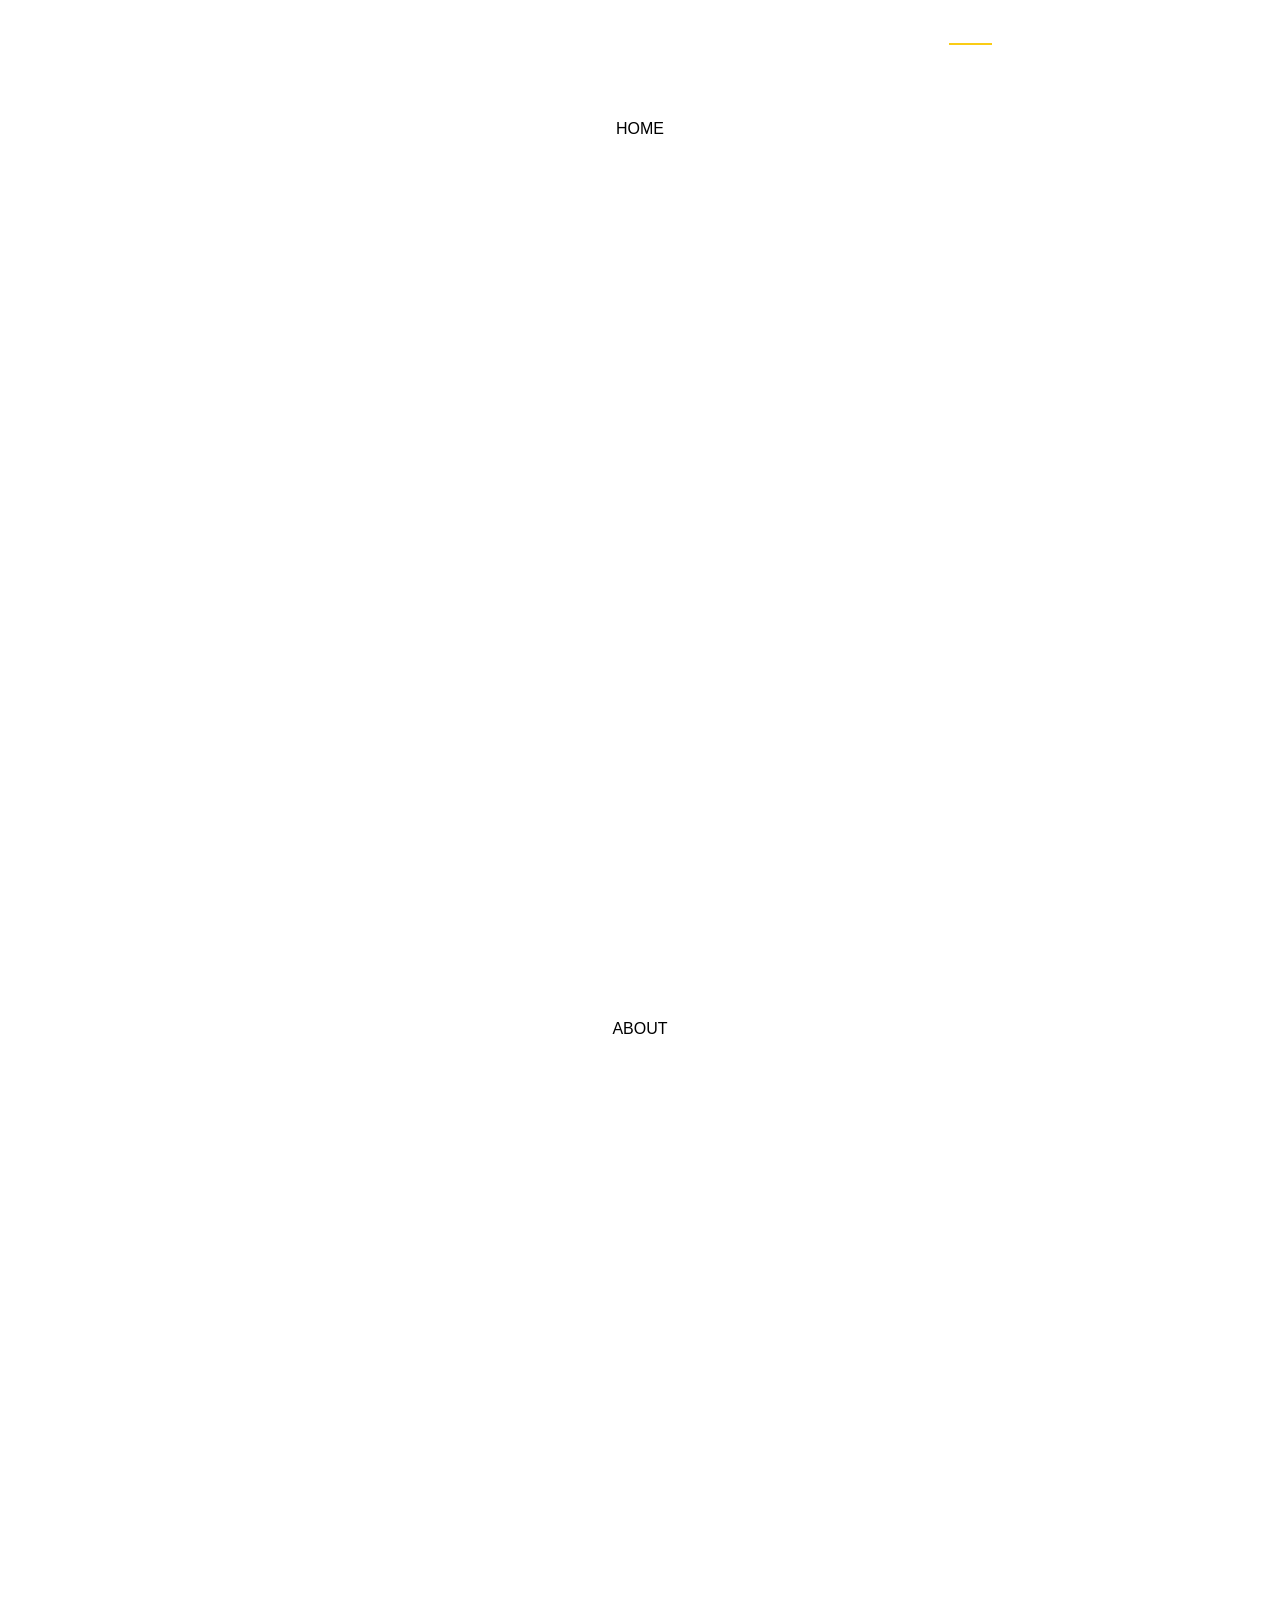
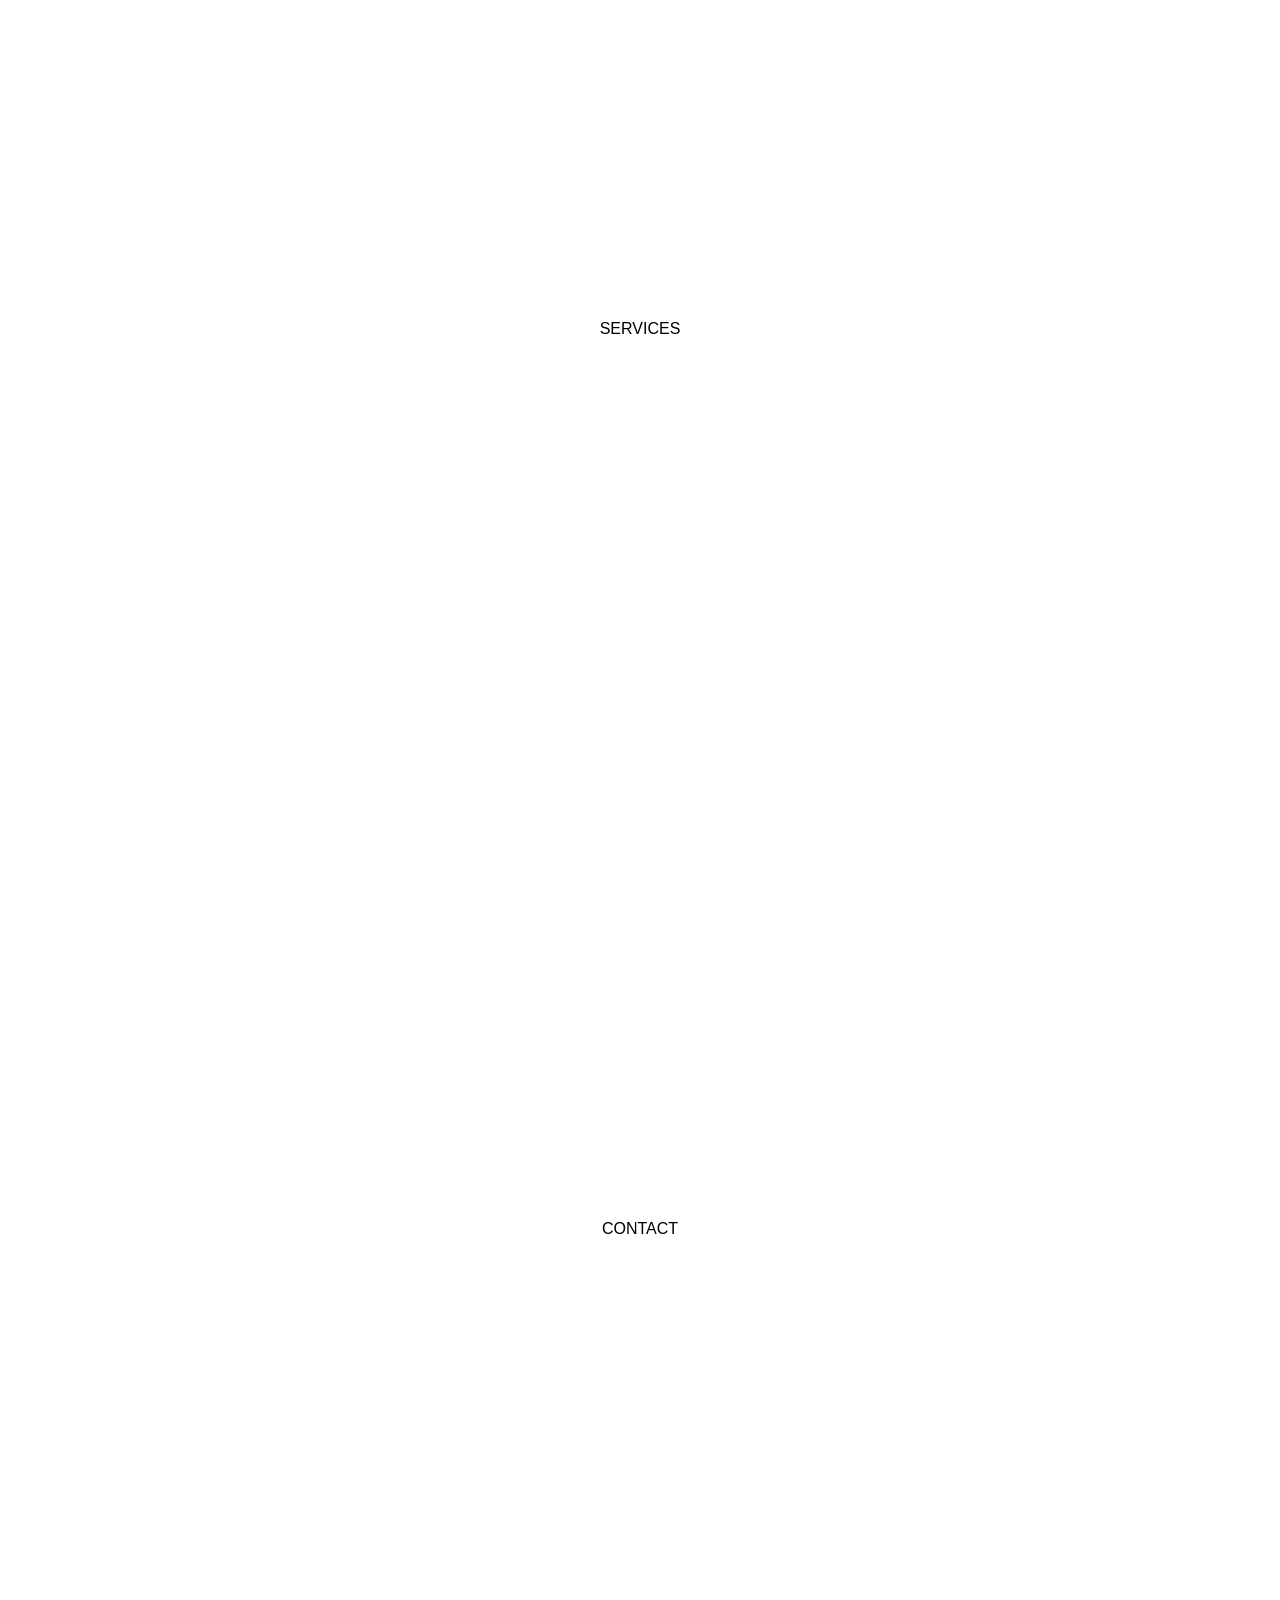
==== index.html @ 2ae3d4d8 "Add files via upload" ====
<!DOCTYPE html>
<html lang="en">
<head>
  <meta charset="UTF-8" />
  <title>Advanced Landing Page</title>
  <meta name="viewport" content="width=device-width, initial-scale=1.0" />
  <link rel="stylesheet" href="style.css" />
</head>
<body>

<nav class="navbar">
  <div class="logo">SkillCraft</div>

  <ul class="nav-menu">
    <li><a href="#home" class="nav-link active">Home</a></li>
    <li><a href="#about" class="nav-link">About</a></li>
    <li><a href="#services" class="nav-link">Services</a></li>
    <li><a href="#contact" class="nav-link">Contact</a></li>
  </ul>

  <div class="hamburger">
    <span></span>
    <span></span>
    <span></span>
  </div>
</nav>

<section id="home" class="section">HOME</section>
<section id="about" class="section">ABOUT</section>
<section id="services" class="section">SERVICES</section>
<section id="contact" class="section">CONTACT</section>

<script src="script.js"></script>
</body>
</html>
---- style.css ----
:root {
  --primary: #1e3a8a;
  --accent: #facc15;
  --dark: #0f172a;
  --light: #ffffff;
}

* {
  margin: 0;
  padding: 0;
  box-sizing: border-box;
  font-family: "Segoe UI", sans-serif;
}

html {
  scroll-behavior: smooth;
}

/* Navbar */
.navbar {
  position: fixed;
  top: 0;
  width: 100%;
  padding: 18px 40px;
  display: flex;
  justify-content: space-between;
  align-items: center;
  background: transparent;
  transition: 0.4s ease;
  z-index: 1000;
}

.navbar.scrolled {
  background: var(--primary);
  box-shadow: 0 4px 15px rgba(0,0,0,0.2);
}

.logo {
  color: var(--light);
  font-size: 24px;
  font-weight: bold;
}

/* Menu */
.nav-menu {
  display: flex;
  list-style: none;
}

.nav-link {
  margin-left: 30px;
  color: var(--light);
  text-decoration: none;
  position: relative;
  padding-bottom: 5px;
}

.nav-link::after {
  content: "";
  position: absolute;
  width: 0%;
  height: 2px;
  background: var(--accent);
  left: 0;
  bottom: 0;
  transition: 0.3s;
}

.nav-link:hover::after,
.nav-link.active::after {
  width: 100%;
}

/* Hamburger */
.hamburger {
  display: none;
  flex-direction: column;
  cursor: pointer;
}

.hamburger span {
  background: white;
  height: 3px;
  width: 25px;
  margin: 4px 0;
}

/* Sections */
.section {
  height: 100vh;
  padding-top: 120px;
  text-align: center;
  f
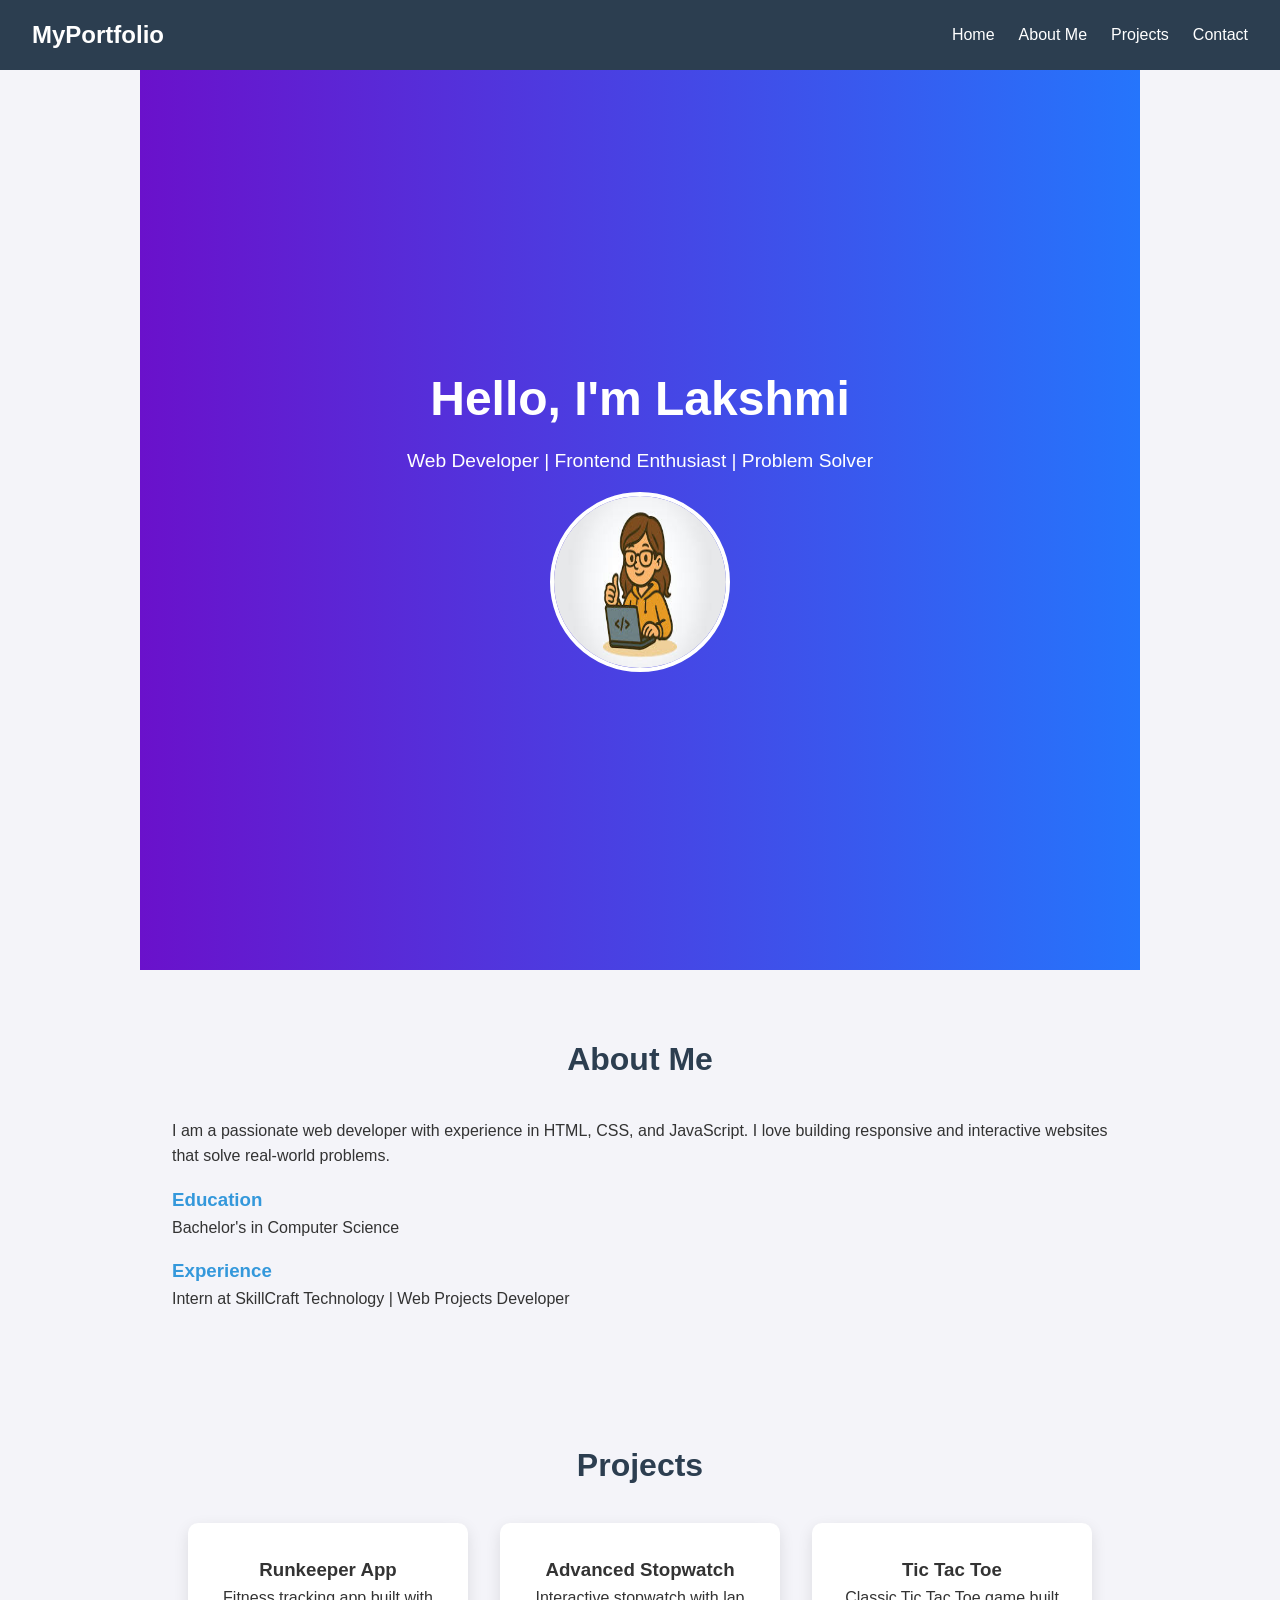
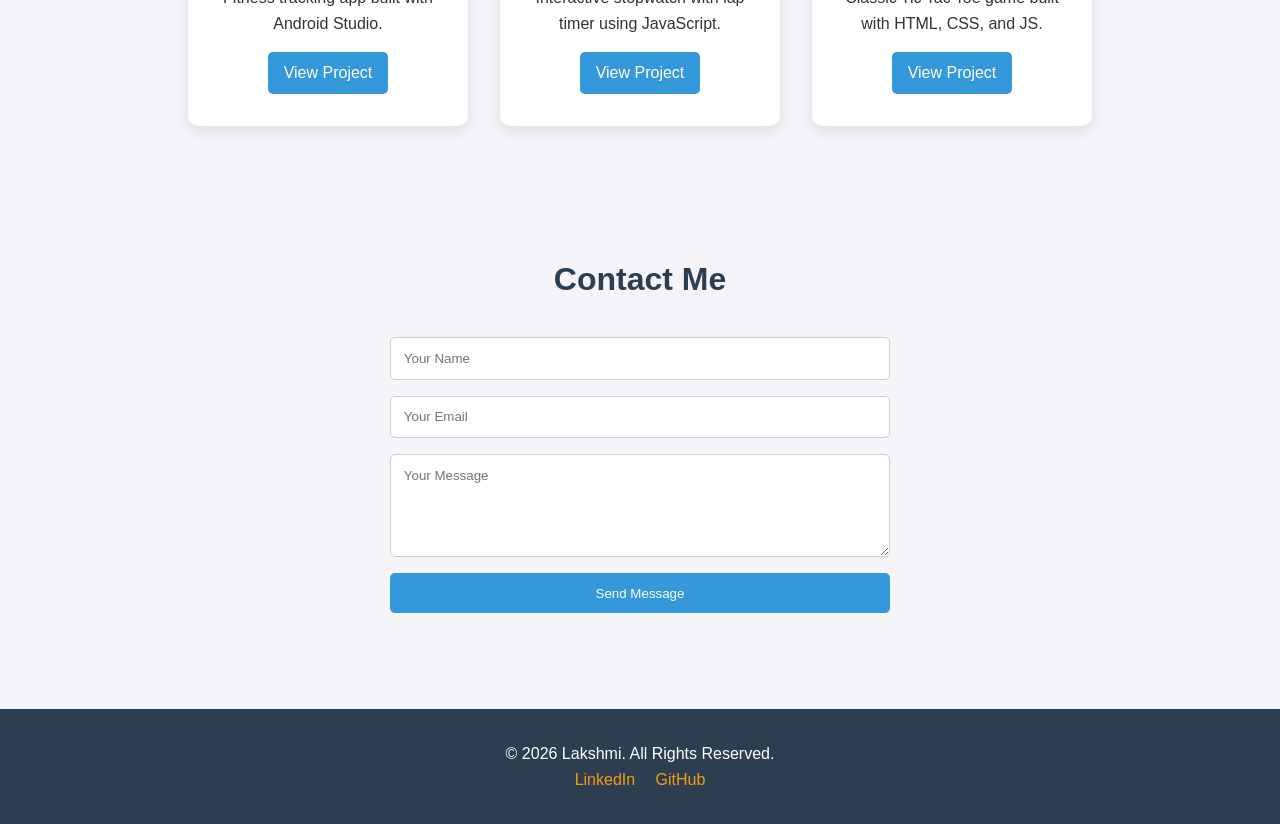
==== commit 5a2064f4: "Add files via upload" ====
--- a/index.html
+++ b/index.html
@@ -1,35 +1,81 @@
 <!DOCTYPE html>
 <html lang="en">
 <head>
-  <meta charset="UTF-8" />
-  <title>Advanced Landing Page</title>
-  <meta name="viewport" content="width=device-width, initial-scale=1.0" />
-  <link rel="stylesheet" href="style.css" />
+    <meta charset="UTF-8">
+    <meta name="viewport" content="width=device-width, initial-scale=1.0">
+    <title>My Portfolio</title>
+    <link rel="stylesheet" href="style.css">
+    <script src="script.js" defer></script>
 </head>
 <body>
+    <nav>
+        <div class="logo">MyPortfolio</div>
+        <ul class="nav-links">
+            <li><a href="#home">Home</a></li>
+            <li><a href="#about">About Me</a></li>
+            <li><a href="#projects">Projects</a></li>
+            <li><a href="#contact">Contact</a></li>
+        </ul>
+    </nav>
+    <section id="home">
+        <div class="home-content">
+            <h1>Hello, I'm Lakshmi</h1>
+            <p>Web Developer | Frontend Enthusiast | Problem Solver</p>
+            <img src="profileskillcraft.jpg" alt="My Photo" class="profile-pic">
+        </div>
+    </section>
+    <section id="about">
+        <h2>About Me</h2>
+        <p>
+            I am a passionate web developer with experience in HTML, CSS, and JavaScript.
+            I love building responsive and interactive websites that solve real-world problems.
+        </p>
+        <div class="about-details">
+            <h3>Education</h3>
+            <p>Bachelor's in Computer Science</p>
+            <h3>Experience</h3>
+            <p>Intern at SkillCraft Technology | Web Projects Developer</p>
+        </div>
+    </section>
+    <section id="projects">
+        <h2>Projects</h2>
+        <div class="project-cards">
+            <div class="card">
+                <h3>Runkeeper App</h3>
+                <p>Fitness tracking app built with Android Studio.</p>
+                <a href="#" target="_blank">View Project</a>
+            </div>
+            <div class="card">
+                <h3>Advanced Stopwatch</h3>
+                <p>Interactive stopwatch with lap timer using JavaScript.</p>
+                <a href="#" target="_blank">View Project</a>
+            </div>
+            <div class="card">
+                <h3>Tic Tac Toe</h3>
+                <p>Classic Tic Tac Toe game built with HTML, CSS, and JS.</p>
+                <a href="#" target="_blank">View Project</a>
+            </div>
+        </div>
+    </section>
 
-<nav class="navbar">
-  <div class="logo">SkillCraft</div>
+    <!-- Contact Section -->
+    <section id="contact">
+        <h2>Contact Me</h2>
+        <form id="contact-form">
+            <input type="text" name="name" placeholder="Your Name" required>
+            <input type="email" name="email" placeholder="Your Email" required>
+            <textarea name="message" rows="5" placeholder="Your Message" required></textarea>
+            <button type="submit">Send Message</button>
+        </form>
+    </section>
 
-  <ul class="nav-menu">
-    <li><a href="#home" class="nav-link active">Home</a></li>
-    <li><a href="#about" class="nav-link">About</a></li>
-    <li><a href="#services" class="nav-link">Services</a></li>
-    <li><a href="#contact" class="nav-link">Contact</a></li>
-  </ul>
-
-  <div class="hamburger">
-    <span></span>
-    <span></span>
-    <span></span>
-  </div>
-</nav>
-
-<section id="home" class="section">HOME</section>
-<section id="about" class="section">ABOUT</section>
-<section id="services" class="section">SERVICES</section>
-<section id="contact" class="section">CONTACT</section>
-
-<script src="script.js"></script>
+    <!-- Footer -->
+    <footer>
+        <p>&copy; 2026 Lakshmi. All Rights Reserved.</p>
+        <div class="social-links">
+            <a href="#">LinkedIn</a>
+            <a href="#">GitHub</a>
+        </div>
+    </footer>
 </body>
 </html>
--- a/style.css
+++ b/style.css
@@ -1,93 +1,182 @@
-:root {
-  --primary: #1e3a8a;
-  --accent: #facc15;
-  --dark: #0f172a;
-  --light: #ffffff;
+/* Reset */
+* {
+    margin: 0;
+    padding: 0;
+    box-sizing: border-box;
+    font-family: 'Arial', sans-serif;
 }
 
-* {
-  margin: 0;
-  padding: 0;
-  box-sizing: border-box;
-  font-family: "Segoe UI", sans-serif;
+body {
+    line-height: 1.6;
+    background-color: #f4f4f9;
+    color: #333;
 }
 
-html {
-  scroll-behavior: smooth;
+/* Navigation */
+nav {
+    display: flex;
+    justify-content: space-between;
+    align-items: center;
+    background: #2c3e50;
+    color: #fff;
+    padding: 1rem 2rem;
+    position: sticky;
+    top: 0;
+    z-index: 1000;
 }
 
-/* Navbar */
-.navbar {
-  position: fixed;
-  top: 0;
-  width: 100%;
-  padding: 18px 40px;
-  display: flex;
-  justify-content: space-between;
-  align-items: center;
-  background: transparent;
-  transition: 0.4s ease;
-  z-index: 1000;
+nav .logo {
+    font-size: 1.5rem;
+    font-weight: bold;
 }
 
-.navbar.scrolled {
-  background: var(--primary);
-  box-shadow: 0 4px 15px rgba(0,0,0,0.2);
+nav .nav-links {
+    list-style: none;
+    display: flex;
 }
 
-.logo {
-  color: var(--light);
-  font-size: 24px;
-  font-weight: bold;
+nav .nav-links li {
+    margin-left: 1.5rem;
 }
 
-/* Menu */
-.nav-menu {
-  display: flex;
-  list-style: none;
+nav .nav-links a {
+    color: #fff;
+    text-decoration: none;
+    transition: color 0.3s;
 }
 
-.nav-link {
-  margin-left: 30px;
-  color: var(--light);
-  text-decoration: none;
-  position: relative;
-  padding-bottom: 5px;
+nav .nav-links a:hover {
+    color: #f39c12;
 }
 
-.nav-link::after {
-  content: "";
-  position: absolute;
-  width: 0%;
-  height: 2px;
-  background: var(--accent);
-  left: 0;
-  bottom: 0;
-  transition: 0.3s;
+/* Home Section */
+#home {
+    display: flex;
+    justify-content: center;
+    align-items: center;
+    height: 100vh;
+    background: linear-gradient(to right, #6a11cb, #2575fc);
+    color: #fff;
+    text-align: center;
+    flex-direction: column;
 }
 
-.nav-link:hover::after,
-.nav-link.active::after {
-  width: 100%;
+#home h1 {
+    font-size: 3rem;
+    margin-bottom: 0.5rem;
 }
 
-/* Hamburger */
-.hamburger {
-  display: none;
-  flex-direction: column;
-  cursor: pointer;
+#home p {
+    font-size: 1.2rem;
+    margin-bottom: 1rem;
 }
 
-.hamburger span {
-  background: white;
-  height: 3px;
-  width: 25px;
-  margin: 4px 0;
+.profile-pic {
+    width: 180px;
+    height: 180px;
+    border-radius: 50%;
+    border: 4px solid #fff;
 }
 
 /* Sections */
-.section {
-  height: 100vh;
-  padding-top: 120px;
-  text-align: center;
-  f
+section {
+    padding: 4rem 2rem;
+    max-width: 1000px;
+    margin: 0 auto;
+}
+
+h2 {
+    text-align: center;
+    margin-bottom: 2rem;
+    font-size: 2rem;
+    color: #2c3e50;
+}
+
+/* About */
+.about-details h3 {
+    margin-top: 1rem;
+    color: #3498db;
+}
+
+/* Projects */
+.project-cards {
+    display: flex;
+    flex-wrap: wrap;
+    gap: 2rem;
+    justify-content: center;
+}
+
+.card {
+    background: #fff;
+    border-radius: 10px;
+    padding: 2rem;
+    box-shadow: 0px 5px 15px rgba(0,0,0,0.1);
+    width: 280px;
+    text-align: center;
+    transition: transform 0.3s;
+}
+
+.card:hover {
+    transform: translateY(-10px);
+}
+
+.card a {
+    display: inline-block;
+    margin-top: 1rem;
+    color: #fff;
+    background: #3498db;
+    padding: 0.5rem 1rem;
+    border-radius: 5px;
+    text-decoration: none;
+}
+
+/* Contact */
+form {
+    display: flex;
+    flex-direction: column;
+    gap: 1rem;
+    max-width: 500px;
+    margin: 0 auto;
+}
+
+input, textarea {
+    padding: 0.8rem;
+    border-radius: 5px;
+    border: 1px solid #ccc;
+}
+
+button {
+    padding: 0.8rem;
+    background: #3498db;
+    color: #fff;
+    border: none;
+    border-radius: 5px;
+    cursor: pointer;
+}
+
+button:hover {
+    background: #2980b9;
+}
+
+/* Footer */
+footer {
+    background: #2c3e50;
+    color: #fff;
+    text-align: center;
+    padding: 2rem;
+    margin-top: 2rem;
+}
+
+footer .social-links a {
+    margin: 0 0.5rem;
+    color: #f39c12;
+    text-decoration: none;
+}
+
+/* Responsive */
+@media(max-width: 768px) {
+    .project-cards {
+        flex-direction: column;
+        align-items: center;
+    }
+}
